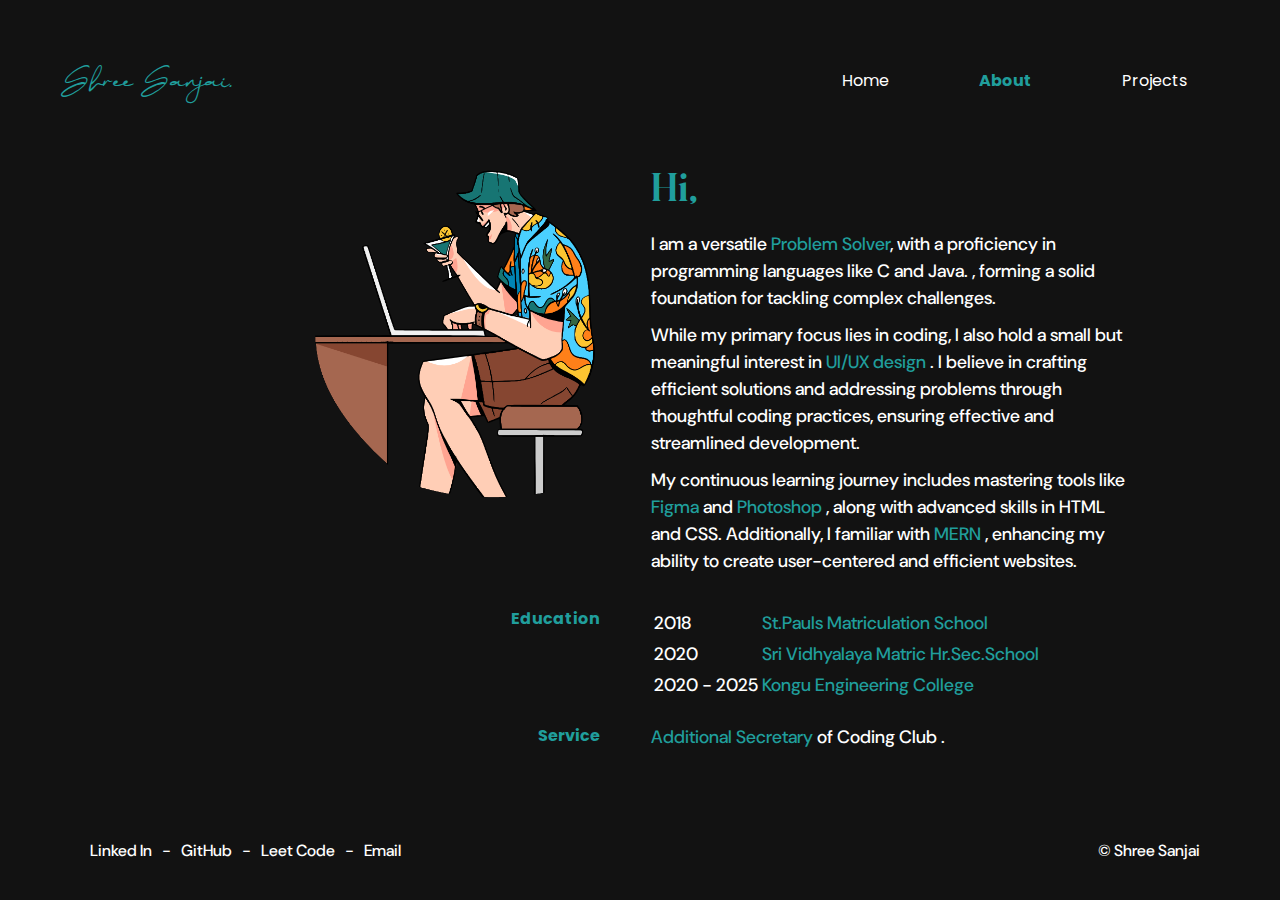
==== about.html @ 749e0d11 "Table Update" ====
<!DOCTYPE html>
<html lang="en">
<head>
    <meta charset="UTF-8">
    <meta name="viewport" content="width=device-width, initial-scale=1.0">
    <title>Portfolio.</title>
    <!-- <link href="https://unpkg.com/tailwindcss@^1.0/dist/tailwind.min.css" rel="stylesheet"> -->
    <link rel="icon" type="image/x-icon" href="/img/favicon.ico">
    <link rel="stylesheet" href="style.css">
</head>
<body class="bg-black">
    
    <nav >
        <div class="nav-brand">
            <p>Shree Sanjai.</p>
        </div>
        <div class="nav-content">
            <ul>

                <li ><a href="index.html">Home</a></li>
                <li class="active">About</li>
                <li ><a href="projects.html">Projects</a></li>
            </ul>
        </div>
    </nav>

    <section class="section">
        <table class="info-table" >
            <tr>
                <!-- Left side with text boxes -->
                <td class="left-column">
                    <img src="./img/table-pic.png" alt="">
                </td>

                <!-- Right side with details -->
                <td class="right-column">
                    <div class="text">
                        <p><span class="top-text">Hi,</span>
                            
                        </p>
                        <p>
                            I am a versatile <span> Problem Solver</span>, with a proficiency in programming languages like C and Java.
                            , forming a solid foundation for tackling complex challenges.
                        </p>
                        <p>
                            While my primary focus lies in coding, I also hold a small but meaningful interest in <span> UI/UX design </span>. I believe in crafting
                            efficient solutions and addressing problems through thoughtful coding practices, ensuring effective and streamlined development.
                        </p>
                        <p>
                            My continuous learning journey includes mastering tools like <span> Figma </span> and <span> Photoshop </span>, along with advanced skills in HTML and CSS.
                            Additionally, I familiar with <span> MERN </span>, enhancing my ability to create user-centered and efficient websites.
                        </p>
                        
                        <!-- Add details for Education and About as needed -->
                    </div>
                </td>
            </tr>
            <tr>
                <!-- Left side with text boxes -->
                <th class="left-column">
                    Education
                </th>
                <td class="right-column">
                    <div class="text">

                        <table class="display:grid;gap:50px;">
                            <tr>
                                <td>2018</td>
                                <td><span>St.Pauls Matriculation School</span></td>
                            </tr>
                            <tr>
                                <td>2020</td>
                                <td><span>Sri Vidhyalaya Matric Hr.Sec.School &Tab;</span></td>
                            </tr>
                            <tr>
                                <td>2020 - 2025</td>
                                <td><span>Kongu Engineering College</span></td>
                            </tr>
                        </table>
                    </div>
                </td>
            </tr>
            <tr>
                <!-- Left side with text boxes -->
                <th class="left-column">
                    Service
                </th>
                <td class="right-column">
                    <div class="text">
                        <span> Additional Secretary </span> of Coding Club .
                    </div>
                </td>
            </tr>
        </table>
    </section>
    <footer style="display: flex; justify-content:space-between">
        <div class="footer-links-left">
            <a href="https://www.linkedin.com/" target="_blank">Linked In</a> -
            <a href="https://github.com/shreesanjai" target="_blank">GitHub</a> -
            <a href="https://leetcode.com/shree_sanjai_47" target="_blank">Leet Code</a> -
            <a href="mailto:shreesanjai.ui.com">Email</a>
        </div>
        <div class="footer-links-right">
            <p> &copy; Shree Sanjai</p>
        </div>
    </footer>

</body>
</html>
---- style.css ----
@import url('https://fonts.googleapis.com/css2?family=Poppins:wght@500&family=Water+Brush&display=swap');

@font-face {
    font-family: 'Supravitally'; /* Choose a name for your font */
    src: url('./fonts/supravitally.ttf') format('truetype');
    /* Use the correct path to your .ttf file */
}
@font-face {
    font-family: 'Nadien'; /* Choose a name for your font */
    src: url('./fonts/Nadien.ttf') format('truetype');
    /* Use the correct path to your .ttf file */
}
@font-face {
    font-family: 'Rethinker Slant'; /* Choose a name for your font */
    src: url('./fonts/Rethinker\ Slant.ttf') format('truetype');
    /* Use the correct path to your .ttf file */
}
@font-face {
    font-family: 'DM Sans'; /* Choose a name for your font */
    src: url('./fonts/DMSans_36pt-Medium.ttf') format('truetype');
    /* Use the correct path to your .ttf file */
}
@font-face {
    font-family: 'Monosign'; /* Choose a name for your font */
    src: url('./fonts/Monosign.ttf') format('truetype');
    /* Use the correct path to your .ttf file */
}

body {
    margin: 10px 60px 10px 60px;
    padding: 0;
    color: white;
    background-color: #121212;
    font-family: 'Poppins';
}
.section{
    display: flex;
    justify-content:center;
}

.nav-brand {
    font-family: 'Rethinker Slant', cursive;
    /* font-weight: 100; */
    font-size:45px;
    color:rgb(32, 158, 156) ;

}
nav{
    display: flex;
    justify-content: space-between;
    align-items: center;
    padding: 0rem; /* Adjust padding as needed */
 /* Add your desired background color */
    color: white;
    padding-right: 2%;
     /* Add your desired text color */
    
}
.nav-content ul {
    list-style: none; /* Remove default list styles */
    display: flex;
    gap: 5rem; /* Adjust the gap between list items as needed */
}

.nav-content li {
    cursor: pointer; /* Add cursor style for better UX */
}

.content-container {
    display: flex;
    align-items: center;
    justify-content:space-between;

    height: 70vh; /* Ensure the container takes the full height of the viewport */
    margin: 0;
    padding: 0; /* Remove default margin */
}

.container-text {
    flex: 1; /* Take up available space */
    text-align: left; /* Align text to the left within the flex container */
    padding: 20px; /* Add padding for better spacing */
    font-family: "Nadien",sans-serif;
    font-size:40px ;
}

.illustration-container {
    flex: 1; /* Take up available space */
    float: right;
    justify-content: end; /* Align text to the right within the flex container */
    padding-left: 100px; /* Add padding for better spacing */
 /* Add an outlined shadow */
 /* Set the background color */
}

.illustration {
    max-width: 90%; /* Ensure the image doesn't exceed its container */
    height: auto; /* Maintain the image aspect ratio */
    display: flex; 
    align-self: self-end;/* Remove any extra spacing caused by inline elements */
}

.text {
    flex: 1; /* Take up available space */
    text-align: left; /* Align text to the left within the flex container */
    padding: 20px; /* Add padding for better spacing */
    font-family: "Nadien",sans-serif;
    font-size:40px ;
}

span
{
    color:rgb(32, 158, 156) ;
}

.active {
    font-weight: bold;
    color:rgb(32, 158, 156) ;
}


.footer-links-left,
.footer-links-right {
    display: flex;
    font-family: 'DM Sans';
    align-items: center; /* Add this line to align items vertically */
}

.footer-links-left a {
    color: white;
    margin: 0 10px;
    text-decoration: none;
    transition: transform 0.3s ease; /* Add transition property for smooth scaling */
}

.footer-links-left a:hover {
    color: rgb(32, 158, 156);
    transform: scale(1.2); /* Scale up to 110% on hover */
}

.footer-links-right p {
    margin: 0;
    color: white;
}

footer {
    display: flex;
    justify-content: space-between;
    padding: 20px;
    background-color: #121212;
}


a {
    color: white;
    margin: 0 10px;
    text-decoration: none;
    transition: transform 0.3s ease; /* Add transition property for smooth scaling */
}

a:hover {
    color: rgb(32, 158, 156);
    transform: scale(1.2); /* Scale up to 110% on hover */
}

/* About page style */

.info-table {
    width: 90%;
    border-collapse: collapse;
    margin-bottom: 5%;
}

.left-column {
    width: 50%;

    padding: 10px 40px 10px 40px;
    text-align: right;
    vertical-align: top; 
    color: rgb(32, 158, 156);
    /* Align content at the top */
}

.left-column img {
    padding: 0;
    float: right;
    width: 70%;
}

.right-column {
    width: 50%;
    background-color: #121212;
    text-align: start;
    vertical-align: top; /* Align content at the top */
}

.right-column .text {
    padding: 10px;
    font-family: "DM Sans", sans-serif;
    font-size: 18px;
    color: white;
}

.text {
    padding: 20px;
    font-family: "Nadien", sans-serif;
    font-size: 18px;
    width: 92%;
    color: #333; /* Change color as needed */
    line-height: 1.5; /* Adjust line height for better readability */
}

.text p {
    margin-bottom: 10px;
    margin-top: 0; /* Adjust margin between paragraphs */
}
.text .top-text{
    font-family: "Nadien", sans-serif;
}
.text p:first-child {
    margin-top: 0;
}
.top-text{
    font-size: 40px;
}

/* style for projects */
.card-container {
    display: flex;
    flex-wrap: wrap;
    gap: 20px;
    justify-content: space-between;
}

.card {
    position: relative;
    width: calc(40% - 10px); /* Adjust the width as needed for row-wise display */
    margin: 10px;
    overflow: hidden;
    transition: transform 0.3s ease;
}

.card img {
    width: 100%;
    height: 100%;
    object-fit:contain;
    
}

.card .card-body {
    position: absolute;
    bottom: 0;
    left: 0;
    right: 0;
    padding: 1rem;
    background-color: rgba(0, 0, 0, 0.7);
    color: #fff;
    opacity: 0;
    transition: opacity 0.3s ease-in-out;
    text-align: center;
}

.card-body-text {
    color: #fff;
    font-family:'DM Sans' ;
}

.card .text {
    padding: 20px;
}

.card:hover .card-body {
    opacity: 1;
}

.buttons-container {
    display: flex;
    justify-content: center;
    margin-top: 15px;
}

.card-button {
    margin: 0 10px;
    padding: 10px 20px;
    background-color: rgb(32, 158, 156);
    color: white;
    border: none;
    border-radius: 5px;
    cursor: pointer;
    transition: background-color 0.3s ease;
}

.card-button:hover {
    background-color: #007BFF;
}
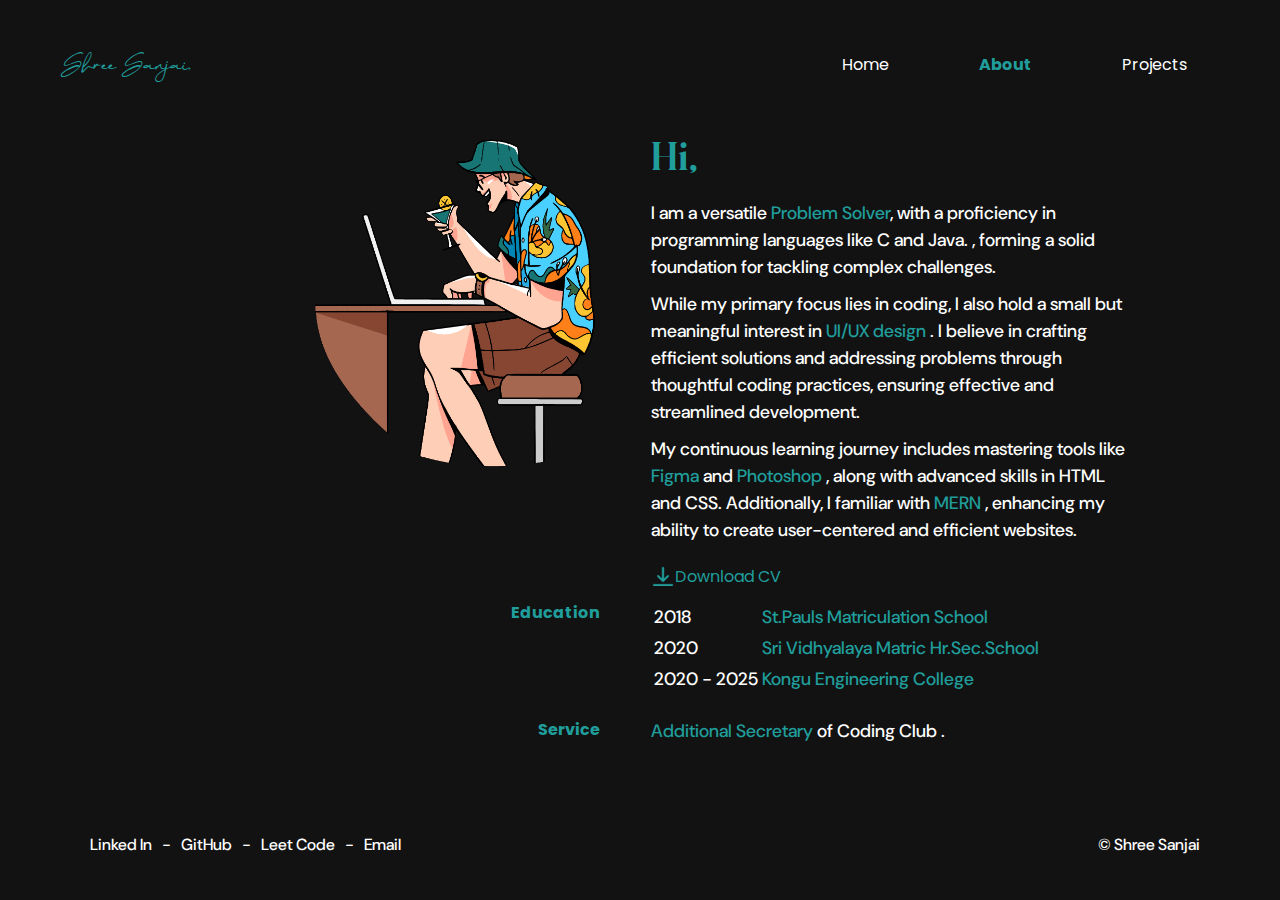
==== commit ce5cc432: "Resume link" ====
--- a/about.html
+++ b/about.html
@@ -53,6 +53,7 @@
                         
                         <!-- Add details for Education and About as needed -->
                     </div>
+                    <a href="" class="resume_link"><img src="./img/download.png" alt="" width="24px"> Download CV</a>
                 </td>
             </tr>
             <tr>
--- a/style.css
+++ b/style.css
@@ -11,18 +11,23 @@
     /* Use the correct path to your .ttf file */
 }
 @font-face {
+    font-family: 'Seraphina'; /* Choose a name for your font */
+    src: url('./fonts/Seraphina/Seraphina-Script-Italic-BF65697c2c0bd96.otf') format('opentype');
+    /* Use the correct path to your .ttf file */
+}
+@font-face {
+    font-family: 'DM Sans'; /* Choose a name for your font */
+    src: url('./fonts/DMSans_36pt-Medium.ttf') format('truetype');
+    /* Use the correct path to your .ttf file */
+}
+@font-face {
+    font-family: 'Monosign'; /* Choose a name for your font */
+    src: url('./fonts/Monosign.ttf') format('truetype');
+    /* Use the correct path to your .ttf file */
+}
+@font-face {
     font-family: 'Rethinker Slant'; /* Choose a name for your font */
     src: url('./fonts/Rethinker\ Slant.ttf') format('truetype');
-    /* Use the correct path to your .ttf file */
-}
-@font-face {
-    font-family: 'DM Sans'; /* Choose a name for your font */
-    src: url('./fonts/DMSans_36pt-Medium.ttf') format('truetype');
-    /* Use the correct path to your .ttf file */
-}
-@font-face {
-    font-family: 'Monosign'; /* Choose a name for your font */
-    src: url('./fonts/Monosign.ttf') format('truetype');
     /* Use the correct path to your .ttf file */
 }
 
@@ -40,8 +45,8 @@
 
 .nav-brand {
     font-family: 'Rethinker Slant', cursive;
-    /* font-weight: 100; */
-    font-size:45px;
+    font-weight: 500;
+    font-size:35px;
     color:rgb(32, 158, 156) ;
 
 }
@@ -293,3 +298,13 @@
 .card-button:hover {
     background-color: #007BFF;
 }
+
+.resume_link {
+    color: rgb(32, 158, 156) !important;
+    display: flex;
+    align-items: center;
+}
+
+.resume_link:hover {
+    transform: scale(1);
+}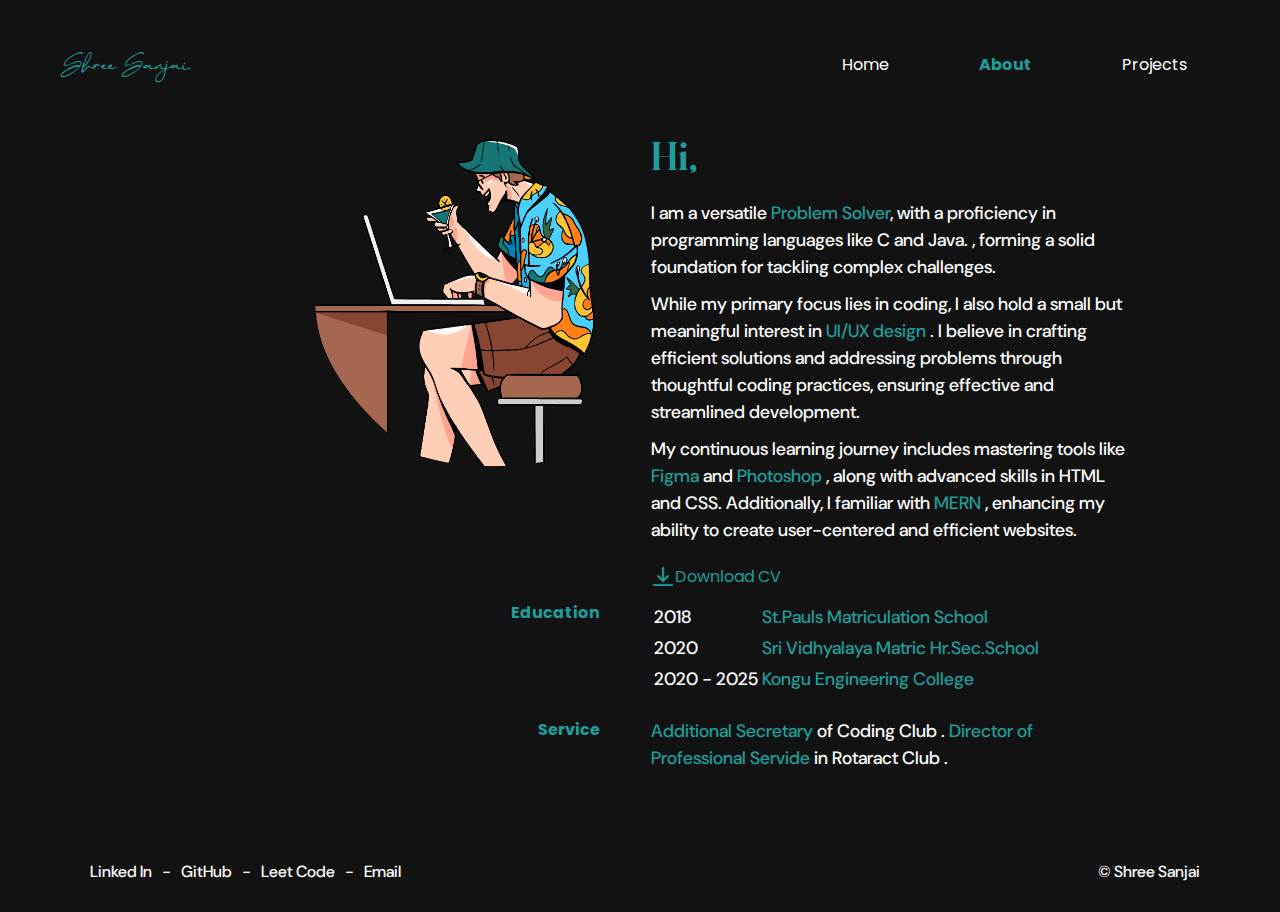
==== commit 25987c14: ".." ====
--- a/about.html
+++ b/about.html
@@ -89,6 +89,7 @@
                 <td class="right-column">
                     <div class="text">
                         <span> Additional Secretary </span> of Coding Club .
+                        <span> Director of Professional Servide </span> in Rotaract Club .
                     </div>
                 </td>
             </tr>
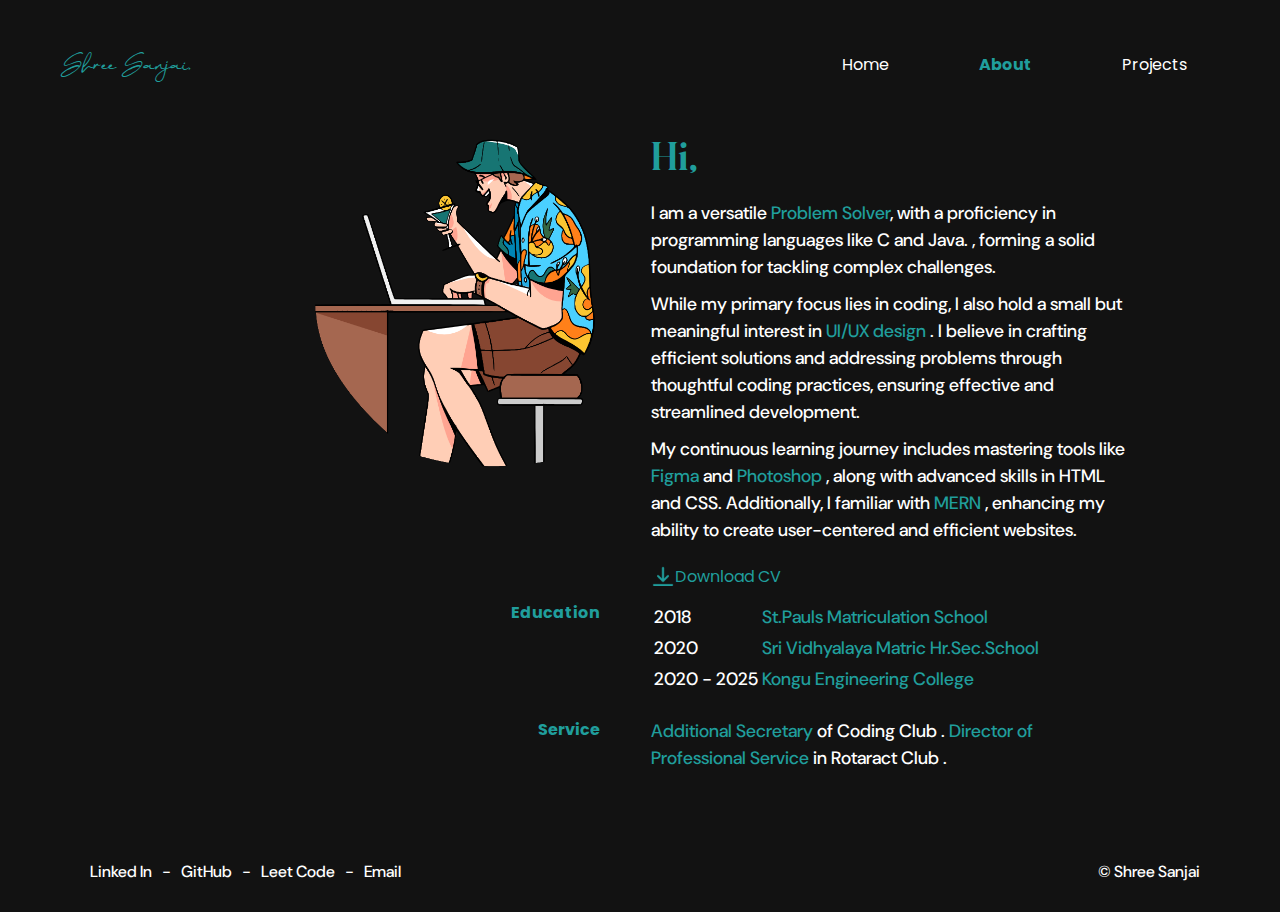
==== commit 18f150d6: "." ====
--- a/about.html
+++ b/about.html
@@ -89,7 +89,7 @@
                 <td class="right-column">
                     <div class="text">
                         <span> Additional Secretary </span> of Coding Club .
-                        <span> Director of Professional Servide </span> in Rotaract Club .
+                        <span> Director of Professional Service </span> in Rotaract Club .
                     </div>
                 </td>
             </tr>
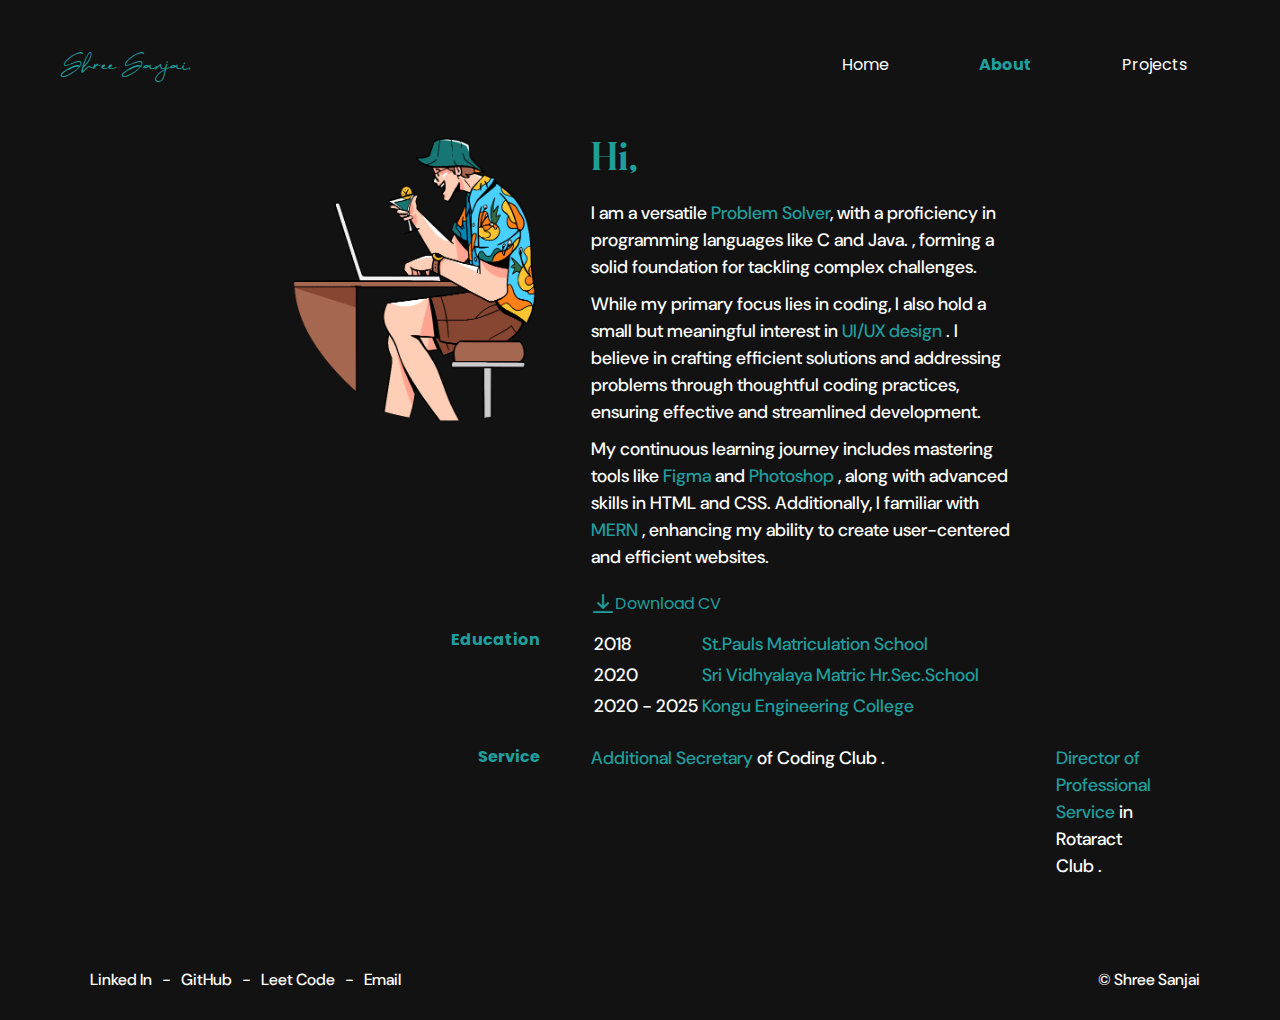
==== commit 4d5a3bd3: "about update" ====
--- a/about.html
+++ b/about.html
@@ -89,6 +89,10 @@
                 <td class="right-column">
                     <div class="text">
                         <span> Additional Secretary </span> of Coding Club .
+                    </div>
+                </td>
+                <td class="right-column">
+                    <div class="text">
                         <span> Director of Professional Service </span> in Rotaract Club .
                     </div>
                 </td>
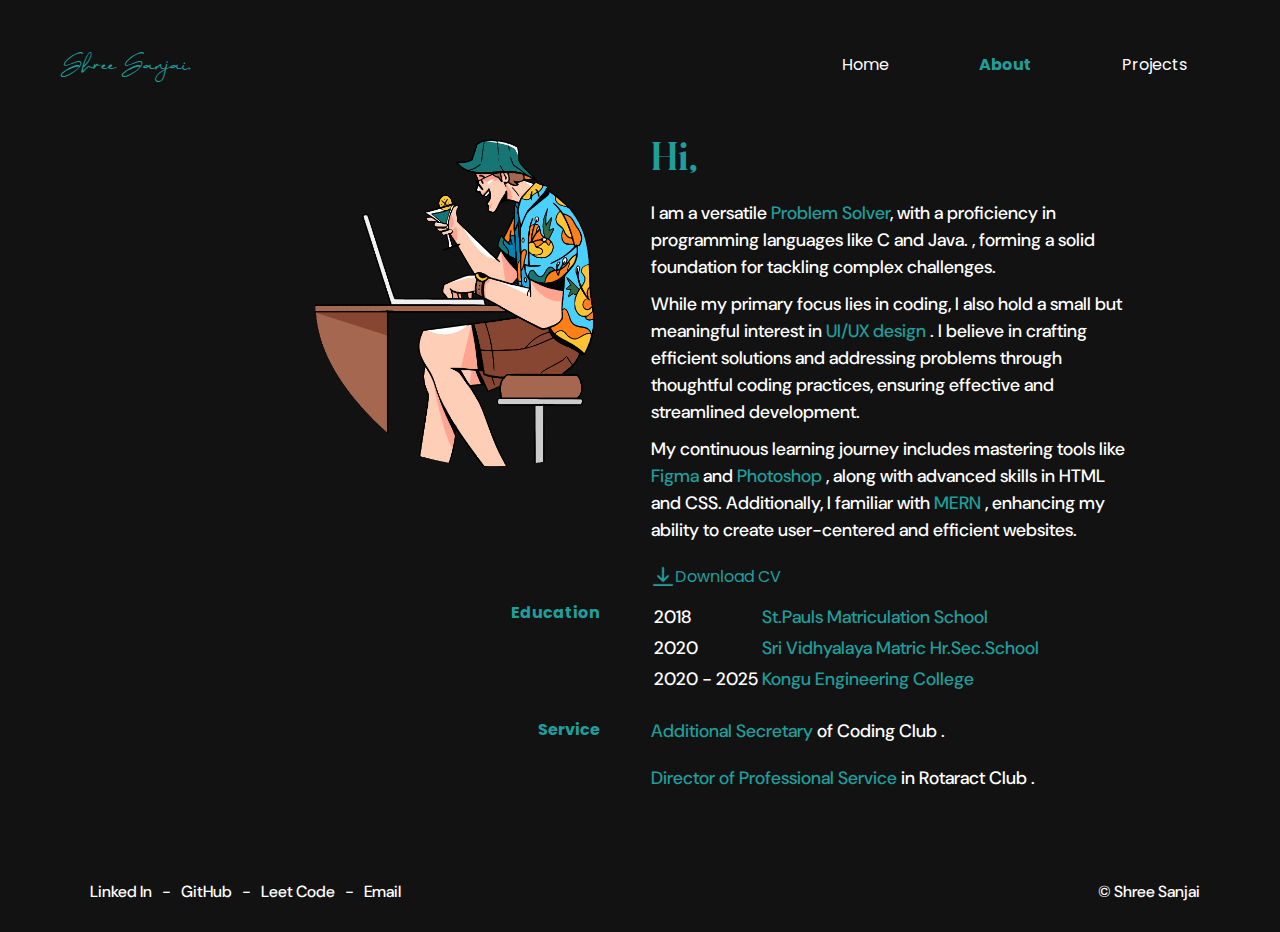
==== commit d80a5630: "Updated about.html" ====
--- a/about.html
+++ b/about.html
@@ -90,12 +90,11 @@
                     <div class="text">
                         <span> Additional Secretary </span> of Coding Club .
                     </div>
-                </td>
-                <td class="right-column">
                     <div class="text">
                         <span> Director of Professional Service </span> in Rotaract Club .
                     </div>
                 </td>
+                
             </tr>
         </table>
     </section>
